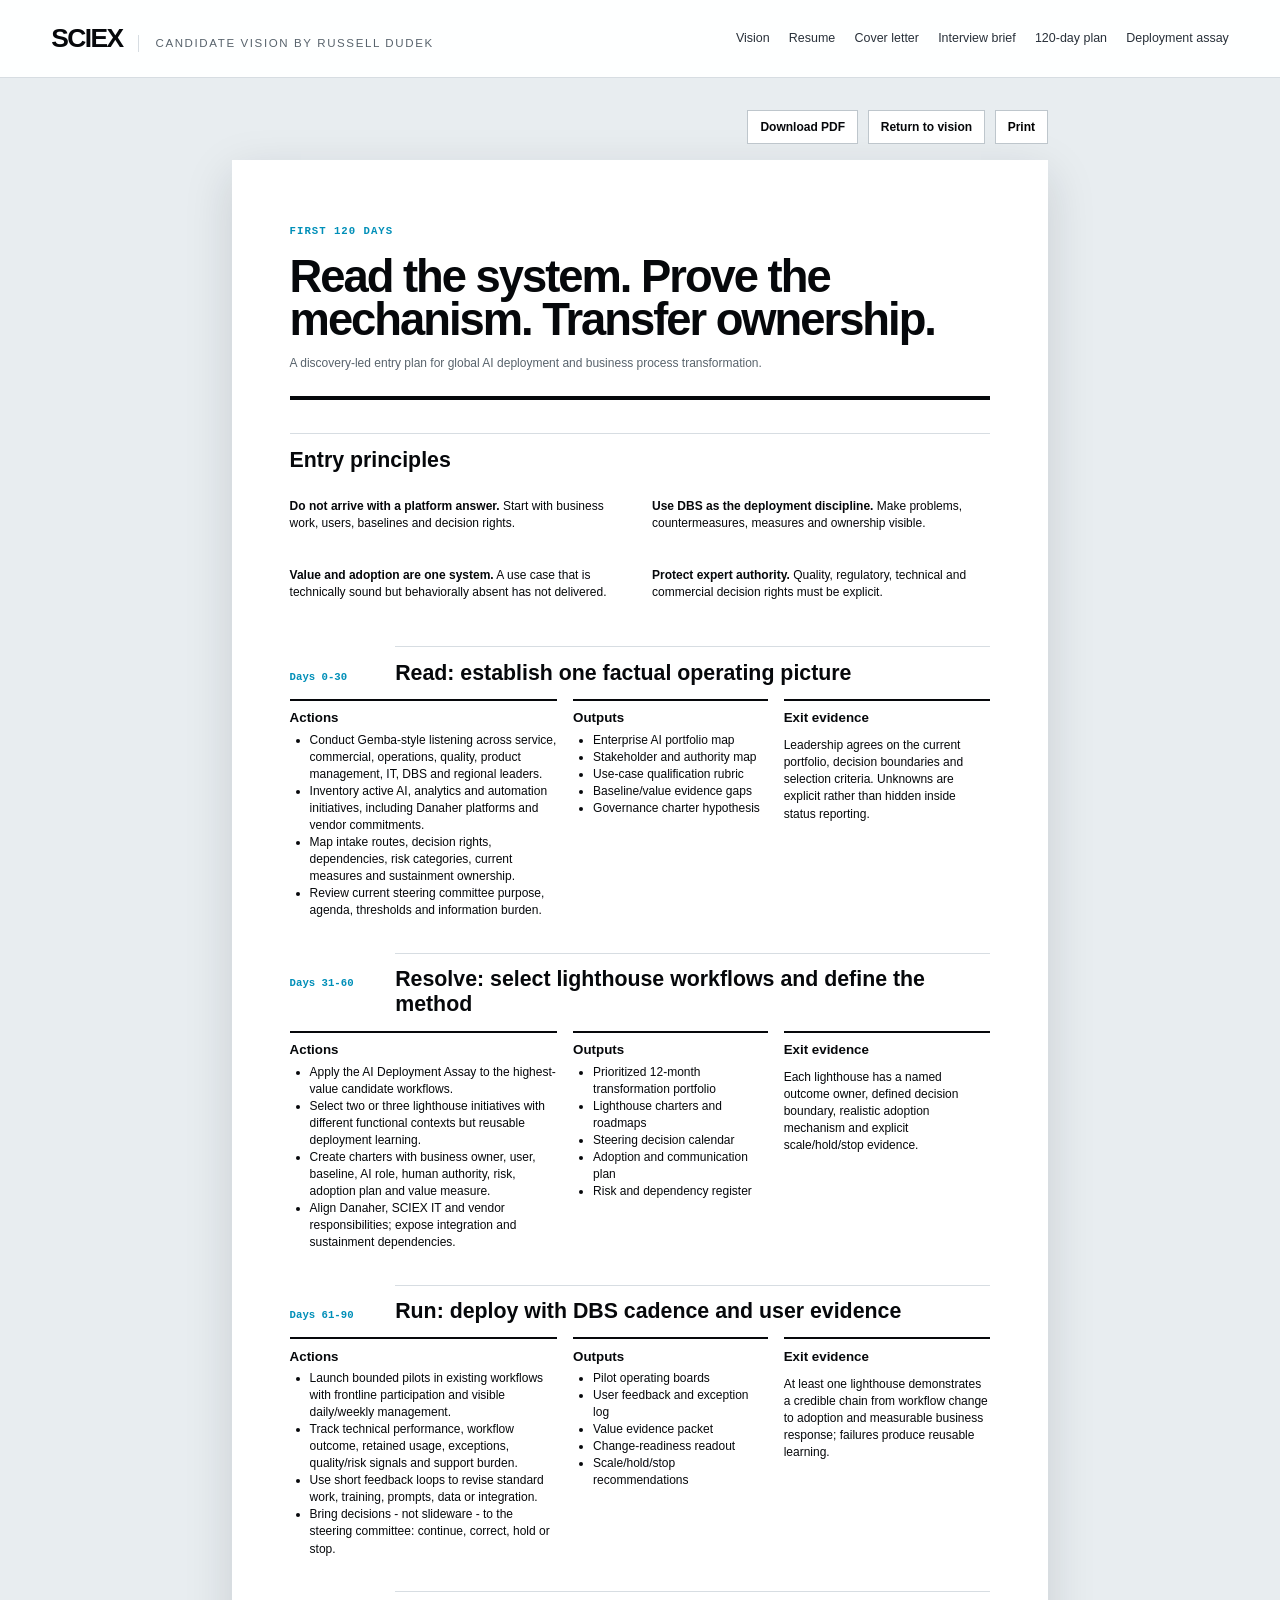
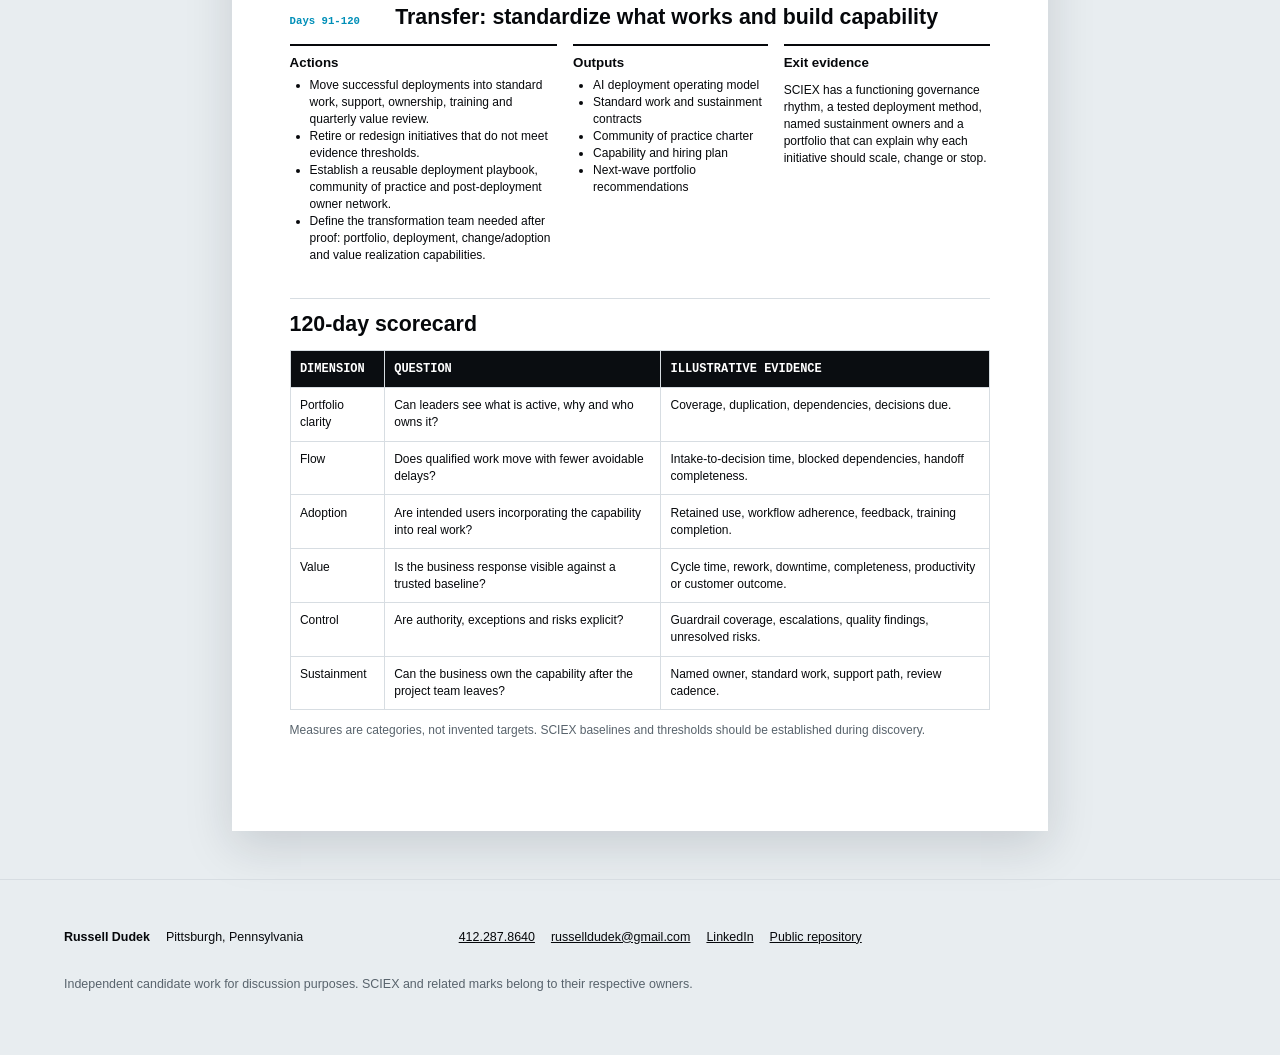
==== 120-day-plan.html @ 5391b282 "Publish SCIEX candidate campaign" ====
<!doctype html><html lang="en"><head><meta charset="utf-8"><meta name="viewport" content="width=device-width,initial-scale=1"><meta name="description" content="Russell Dudek candidate vision for Senior Director, Global AI Deployment & Business Process Transformation at SCIEX."><title>SCIEX 120-Day Entry Plan | Russell Dudek</title><link rel="stylesheet" href="brand-tokens.css"><link rel="stylesheet" href="styles.css"></head><body class="report-page"><a class="skip-link" href="#main">Skip to content</a><header class="site-header"><a class="identity" href="index.html" aria-label="SCIEX candidate vision home"><span class="company-name">SCIEX</span><span class="candidate-label">Candidate vision by Russell Dudek</span></a><button class="nav-toggle" type="button" aria-expanded="false" aria-controls="site-nav">Menu</button><nav id="site-nav" aria-label="Campaign navigation"><a href="index.html">Vision</a><a href="resume.html">Resume</a><a href="cover-letter.html">Cover letter</a><a href="interview-brief.html">Interview brief</a><a href="120-day-plan.html">120-day plan</a><a href="deployment-assay.html">Deployment assay</a></nav></header><main id="main">
<div class="document-toolbar"><a href="docs/Russell-Dudek-SCIEX-120-Day-Plan.pdf" download>Download PDF</a><a href="index.html">Return to vision</a><button type="button" onclick="window.print()">Print</button></div><article class="report"><header class="report-header"><span>First 120 days</span><h1>Read the system. Prove the mechanism. Transfer ownership.</h1><p>A discovery-led entry plan for global AI deployment and business process transformation.</p></header>
<section class="principles"><h2>Entry principles</h2><div><p><b>Do not arrive with a platform answer.</b> Start with business work, users, baselines and decision rights.</p><p><b>Use DBS as the deployment discipline.</b> Make problems, countermeasures, measures and ownership visible.</p><p><b>Value and adoption are one system.</b> A use case that is technically sound but behaviorally absent has not delivered.</p><p><b>Protect expert authority.</b> Quality, regulatory, technical and commercial decision rights must be explicit.</p></div></section>
<section class="plan-phase"><header><b>Days 0-30</b><h2>Read: establish one factual operating picture</h2></header><div class="plan-columns"><div><h3>Actions</h3><ul><li>Conduct Gemba-style listening across service, commercial, operations, quality, product management, IT, DBS and regional leaders.</li><li>Inventory active AI, analytics and automation initiatives, including Danaher platforms and vendor commitments.</li><li>Map intake routes, decision rights, dependencies, risk categories, current measures and sustainment ownership.</li><li>Review current steering committee purpose, agenda, thresholds and information burden.</li></ul></div><div><h3>Outputs</h3><ul><li>Enterprise AI portfolio map</li><li>Stakeholder and authority map</li><li>Use-case qualification rubric</li><li>Baseline/value evidence gaps</li><li>Governance charter hypothesis</li></ul></div><div><h3>Exit evidence</h3><p>Leadership agrees on the current portfolio, decision boundaries and selection criteria. Unknowns are explicit rather than hidden inside status reporting.</p></div></div></section>
<section class="plan-phase"><header><b>Days 31-60</b><h2>Resolve: select lighthouse workflows and define the method</h2></header><div class="plan-columns"><div><h3>Actions</h3><ul><li>Apply the AI Deployment Assay to the highest-value candidate workflows.</li><li>Select two or three lighthouse initiatives with different functional contexts but reusable deployment learning.</li><li>Create charters with business owner, user, baseline, AI role, human authority, risk, adoption plan and value measure.</li><li>Align Danaher, SCIEX IT and vendor responsibilities; expose integration and sustainment dependencies.</li></ul></div><div><h3>Outputs</h3><ul><li>Prioritized 12-month transformation portfolio</li><li>Lighthouse charters and roadmaps</li><li>Steering decision calendar</li><li>Adoption and communication plan</li><li>Risk and dependency register</li></ul></div><div><h3>Exit evidence</h3><p>Each lighthouse has a named outcome owner, defined decision boundary, realistic adoption mechanism and explicit scale/hold/stop evidence.</p></div></div></section>
<section class="plan-phase"><header><b>Days 61-90</b><h2>Run: deploy with DBS cadence and user evidence</h2></header><div class="plan-columns"><div><h3>Actions</h3><ul><li>Launch bounded pilots in existing workflows with frontline participation and visible daily/weekly management.</li><li>Track technical performance, workflow outcome, retained usage, exceptions, quality/risk signals and support burden.</li><li>Use short feedback loops to revise standard work, training, prompts, data or integration.</li><li>Bring decisions - not slideware - to the steering committee: continue, correct, hold or stop.</li></ul></div><div><h3>Outputs</h3><ul><li>Pilot operating boards</li><li>User feedback and exception log</li><li>Value evidence packet</li><li>Change-readiness readout</li><li>Scale/hold/stop recommendations</li></ul></div><div><h3>Exit evidence</h3><p>At least one lighthouse demonstrates a credible chain from workflow change to adoption and measurable business response; failures produce reusable learning.</p></div></div></section>
<section class="plan-phase"><header><b>Days 91-120</b><h2>Transfer: standardize what works and build capability</h2></header><div class="plan-columns"><div><h3>Actions</h3><ul><li>Move successful deployments into standard work, support, ownership, training and quarterly value review.</li><li>Retire or redesign initiatives that do not meet evidence thresholds.</li><li>Establish a reusable deployment playbook, community of practice and post-deployment owner network.</li><li>Define the transformation team needed after proof: portfolio, deployment, change/adoption and value realization capabilities.</li></ul></div><div><h3>Outputs</h3><ul><li>AI deployment operating model</li><li>Standard work and sustainment contracts</li><li>Community of practice charter</li><li>Capability and hiring plan</li><li>Next-wave portfolio recommendations</li></ul></div><div><h3>Exit evidence</h3><p>SCIEX has a functioning governance rhythm, a tested deployment method, named sustainment owners and a portfolio that can explain why each initiative should scale, change or stop.</p></div></div></section>
<section><h2>120-day scorecard</h2><table><thead><tr><th>Dimension</th><th>Question</th><th>Illustrative evidence</th></tr></thead><tbody><tr><td>Portfolio clarity</td><td>Can leaders see what is active, why and who owns it?</td><td>Coverage, duplication, dependencies, decisions due.</td></tr><tr><td>Flow</td><td>Does qualified work move with fewer avoidable delays?</td><td>Intake-to-decision time, blocked dependencies, handoff completeness.</td></tr><tr><td>Adoption</td><td>Are intended users incorporating the capability into real work?</td><td>Retained use, workflow adherence, feedback, training completion.</td></tr><tr><td>Value</td><td>Is the business response visible against a trusted baseline?</td><td>Cycle time, rework, downtime, completeness, productivity or customer outcome.</td></tr><tr><td>Control</td><td>Are authority, exceptions and risks explicit?</td><td>Guardrail coverage, escalations, quality findings, unresolved risks.</td></tr><tr><td>Sustainment</td><td>Can the business own the capability after the project team leaves?</td><td>Named owner, standard work, support path, review cadence.</td></tr></tbody></table><p class="assumption-note">Measures are categories, not invented targets. SCIEX baselines and thresholds should be established during discovery.</p></section></article>
</main><footer class="site-footer"><div><strong>Russell Dudek</strong><span>Pittsburgh, Pennsylvania</span></div><div><a href="tel:+14122878640">412.287.8640</a><a href="mailto:russelldudek@gmail.com">russelldudek@gmail.com</a><a href="https://www.linkedin.com/in/russelldudek">LinkedIn</a><a href="https://github.com/russelldudek/sciex">Public repository</a></div><p>Independent candidate work for discussion purposes. SCIEX and related marks belong to their respective owners.</p></footer><script src="app.js"></script></body></html>
---- brand-tokens.css ----
/* Token provenance is documented in brand-intelligence.md. */
:root{
  --official-ink:#06080b; /* source-observed SCIEX primary identity treatment */
  --source-cyan:#008fb8; /* sampled approximation from public SCIEX identity/product pages */
  --source-blue:#1464c0; /* sampled approximation from public digital surfaces */
  --source-violet:#6c4fd3; /* sampled approximation from public product imagery */
  --source-silver:#b8c0c8; /* sampled approximation from SCIEX swoosh/technical surfaces */
  --candidate-aqua:#5ee7df; /* candidate-original spectrum highlight */
  --paper:#ffffff; --mist:#f3f6f8; --line:#d7dde2; --muted:#58636c; --dark:#090d12;
  --display:"Arial Narrow","Aptos Display","Helvetica Neue",Arial,sans-serif;
  --body:"Aptos","Segoe UI","Helvetica Neue",Arial,sans-serif;
  --mono:"SFMono-Regular",Consolas,"Liberation Mono",monospace;
}
---- styles.css ----
*{box-sizing:border-box}html{scroll-behavior:smooth}body{margin:0;font-family:var(--body);color:var(--official-ink);background:var(--paper);line-height:1.55}a{color:inherit}.skip-link{position:fixed;top:-100px;left:1rem;z-index:100;background:#fff;padding:.7rem 1rem}.skip-link:focus{top:1rem}.site-header{height:78px;display:flex;align-items:center;justify-content:space-between;padding:0 clamp(1.2rem,4vw,4.5rem);border-bottom:1px solid var(--line);background:rgba(255,255,255,.96);position:sticky;top:0;z-index:50}.identity{text-decoration:none;display:flex;align-items:baseline;gap:1rem}.company-name{font:900 1.65rem/1 var(--display);letter-spacing:-.06em}.candidate-label{font-size:.72rem;text-transform:uppercase;letter-spacing:.14em;color:var(--muted);border-left:1px solid var(--line);padding-left:1rem}.site-header nav{display:flex;gap:1.2rem;align-items:center}.site-header nav a{text-decoration:none;font-size:.78rem;color:#283039}.site-header nav a:hover,.site-header nav a:focus{text-decoration:underline;text-decoration-thickness:2px;text-underline-offset:5px}.nav-toggle{display:none;background:none;border:1px solid var(--line);padding:.5rem .7rem}.hero{min-height:calc(100vh - 78px);display:grid;grid-template-columns:minmax(0,.85fr) minmax(520px,1.15fr);gap:4vw;align-items:center;padding:clamp(3rem,7vw,7rem) clamp(1.3rem,5vw,6rem);background:linear-gradient(120deg,#fff 0 48%,#f2f6f8 48% 100%);overflow:hidden}.role-line{font:700 .78rem/1.4 var(--mono);text-transform:uppercase;letter-spacing:.12em;color:var(--source-cyan);max-width:38rem}.hero h1{font:800 clamp(3.4rem,6vw,7.4rem)/.88 var(--display);letter-spacing:-.065em;margin:1.4rem 0 1.6rem;max-width:10ch}.lede{font-size:clamp(1.1rem,1.6vw,1.45rem);max-width:38rem;color:#303940}.hero-actions{display:flex;gap:1rem;align-items:center;margin:2rem 0}.button{display:inline-flex;align-items:center;justify-content:center;text-decoration:none;padding:.85rem 1.05rem;font-weight:700;font-size:.82rem;letter-spacing:.03em;border:1px solid var(--official-ink)}.button.primary{background:var(--official-ink);color:#fff}.button.text{border-color:transparent;text-decoration:underline;text-underline-offset:4px}.research-note{font-size:.72rem;color:var(--muted);max-width:42rem}.spectrum-shell{background:var(--dark);color:#fff;padding:1.5rem;box-shadow:0 2rem 5rem rgba(3,9,14,.24);min-width:0}.spectrum-head{display:flex;justify-content:space-between;align-items:flex-start}.spectrum-head div{display:flex;flex-direction:column}.spectrum-head span{font:600 .67rem/1.3 var(--mono);text-transform:uppercase;letter-spacing:.12em;color:#9fb0bd}.spectrum-head strong{font:700 1.25rem/1.3 var(--display)}.state-pill{border:1px solid #46545e;padding:.35rem .55rem}.spectrum{width:100%;height:auto;margin-top:.5rem}.grid line{stroke:#25313a;stroke-width:1}.noise{fill:none;stroke:#64727c;stroke-width:2;opacity:.55}.resolved-peaks path{fill:none;stroke-width:4;stroke-linecap:round;stroke-linejoin:round;stroke-dasharray:1000;stroke-dashoffset:1000;animation:resolve-spectrum 3.8s cubic-bezier(.2,.8,.2,1) infinite alternate}.peak-a{stroke:var(--candidate-aqua)}.peak-b{stroke:#3aa0ff;animation-delay:.35s!important}.peak-c{stroke:#9f82ff;animation-delay:.7s!important}.peak-labels text{font:600 12px var(--mono);fill:#dbe5eb;opacity:.9}.axis-label{font:600 11px var(--mono);fill:#80919d;text-transform:uppercase}.spectrum-controls{display:grid;grid-template-columns:repeat(4,1fr);border:1px solid #2d3a43}.scenario{border:0;border-right:1px solid #2d3a43;background:#111820;color:#aebcc6;padding:.7rem;font:600 .72rem var(--mono);cursor:pointer}.scenario:last-child{border-right:0}.scenario.active,.scenario:hover,.scenario:focus{background:#fff;color:#080b0f}.spectrum-readout{display:grid;grid-template-columns:1fr 1.2fr;gap:1rem;margin-top:1rem;font-size:.78rem}.spectrum-readout span{color:#9fb0bd}.spectrum-readout strong{font-weight:600}.spectrum-shell.resolved .noise{opacity:.12}.spectrum-shell.resolved .state-pill{border-color:var(--candidate-aqua);color:var(--candidate-aqua)}@keyframes resolve-spectrum{0%,12%{stroke-dashoffset:1000;opacity:.15}72%,100%{stroke-dashoffset:0;opacity:1}}.mandate{display:grid;grid-template-columns:70px .7fr 1.3fr;gap:3rem;padding:8rem clamp(1.3rem,7vw,9rem);border-bottom:1px solid var(--line)}.section-number{font:700 1rem var(--mono);color:var(--source-cyan)}.mandate h2,.section-heading h2,.assay-intro h2,.proof-title h2,.document-rack h2{font:800 clamp(2.5rem,5vw,5.4rem)/.95 var(--display);letter-spacing:-.055em;margin:.2rem 0}.section-lede{font-size:1.45rem;max-width:20ch}.mandate-copy{font-size:1.05rem;max-width:53rem}.tensions{padding:8rem clamp(1.3rem,7vw,9rem);background:#0a0d11;color:#fff}.section-heading>span,.assay-intro>span,.proof-title>span,.document-rack>div>span,.objection>div>span{font:700 .72rem var(--mono);text-transform:uppercase;letter-spacing:.14em;color:var(--candidate-aqua)}.tension-list{margin:4rem 0 0;padding:0;list-style:none;border-top:1px solid #2d363d}.tension-list li{display:grid;grid-template-columns:120px 1fr 1.3fr;gap:2rem;padding:1.25rem 0;border-bottom:1px solid #2d363d;align-items:baseline}.tension-list b{font:800 1.3rem var(--display)}.tension-list span{font-size:1.1rem}.tension-list em{color:#aab5bd;font-style:normal}.assay-section{padding:8rem clamp(1.3rem,6vw,8rem);background:linear-gradient(180deg,#eef4f7,#fff)}.assay-intro{display:grid;grid-template-columns:.5fr 1fr 1fr;gap:2rem;align-items:end}.assay-intro h2{margin:0}.assay-intro p{font-size:1.05rem}.assay-grid{display:grid;grid-template-columns:repeat(5,1fr);margin-top:4rem;border-top:2px solid var(--official-ink);border-bottom:2px solid var(--official-ink)}.assay-grid article{padding:2rem 1.2rem;min-height:270px;border-right:1px solid #aeb9c0}.assay-grid article:last-child{border-right:0}.assay-grid span{font:700 .7rem var(--mono);color:var(--source-cyan)}.assay-grid h3{font:800 1.6rem var(--display);margin:.8rem 0}.assay-grid p{font-size:.9rem}.assay-outcome{display:grid;grid-template-columns:.5fr 1fr auto;gap:2rem;align-items:center;padding:1.2rem 0}.assay-outcome span{font:700 .7rem var(--mono);text-transform:uppercase}.assay-outcome strong{font:800 1.2rem var(--display)}.assay-outcome a{font-weight:700}.stakeholders{padding:8rem clamp(1.3rem,7vw,9rem);background:#fff}.stakeholder-map{margin:4rem auto 2rem;max-width:1000px;display:grid;grid-template-columns:.7fr 1.3fr;border:1px solid var(--line)}.center-node{padding:4rem 2rem;background:var(--official-ink);color:#fff;display:flex;flex-direction:column;justify-content:center}.center-node strong{font:800 2rem var(--display)}.center-node span{color:#b9c4cb}.stakeholder-ring{display:grid;grid-template-columns:1fr 1fr}.stakeholder-ring span{padding:1.2rem;border-bottom:1px solid var(--line);border-right:1px solid var(--line);font-weight:600}.hypothesis,.assumption-note{font-size:.75rem;color:var(--muted)}.proof{padding:8rem clamp(1.3rem,7vw,9rem);background:#f5f7f8}.proof-title{display:grid;grid-template-columns:.5fr 1.5fr;align-items:start}.evidence-trail{max-width:1050px;margin:4rem 0 0 auto;border-left:2px solid var(--official-ink)}.evidence-trail article{position:relative;padding:0 0 3rem 3rem;display:grid;grid-template-columns:130px 180px 1fr;gap:1.5rem}.evidence-trail article:before{content:"";position:absolute;width:13px;height:13px;background:var(--source-cyan);left:-8px;top:.35rem}.evidence-trail time{font:600 .75rem var(--mono);color:var(--muted)}.evidence-trail h3{margin:0;font:800 1.5rem var(--display)}.evidence-trail p{margin:0}.evidence-trail strong{grid-column:3;font-size:.78rem;color:var(--source-blue)}.objection{padding:7rem clamp(1.3rem,7vw,9rem);display:grid;grid-template-columns:1.1fr .9fr;gap:6rem;background:linear-gradient(110deg,#331b58,#101018 55%);color:#fff}.objection h2{font:800 clamp(2.5rem,4.2vw,5rem)/.98 var(--display);letter-spacing:-.05em}.objection>div:last-child{font-size:1.05rem;color:#d9d6e2;align-self:end}.entry-preview{padding:8rem clamp(1.3rem,7vw,9rem)}.phase-line{display:grid;grid-template-columns:repeat(4,1fr);margin:4rem 0 3rem;border-top:2px solid var(--official-ink)}.phase-line article{padding:1.5rem;border-right:1px solid var(--line)}.phase-line article:last-child{border-right:0}.phase-line b{font:700 .75rem var(--mono);color:var(--source-cyan)}.phase-line h3{font:800 1.6rem var(--display)}.document-rack{padding:8rem clamp(1.3rem,7vw,9rem);background:#0a0d11;color:#fff;display:grid;grid-template-columns:.7fr 1.3fr;gap:4rem}.document-rack nav{border-top:1px solid #35414a}.document-rack nav a{display:grid;grid-template-columns:.45fr 1fr;text-decoration:none;padding:1.2rem 0;border-bottom:1px solid #35414a}.document-rack nav a:hover strong{text-decoration:underline}.document-rack nav span{color:#9eabb4}.site-footer{padding:3rem clamp(1.3rem,5vw,6rem);display:grid;grid-template-columns:1fr 2fr;gap:1rem;border-top:1px solid var(--line);font-size:.78rem}.site-footer>div{display:flex;gap:1rem;flex-wrap:wrap}.site-footer p{grid-column:1/-1;color:var(--muted)}
.document-page,.report-page{background:#e8edf0}.document-toolbar{max-width:8.5in;margin:2rem auto 1rem;display:flex;justify-content:flex-end;gap:.6rem}.document-toolbar a,.document-toolbar button{background:#fff;border:1px solid #bec6cc;padding:.55rem .75rem;text-decoration:none;font:600 .75rem var(--body);cursor:pointer}.paper{width:8.5in;margin:0 auto 3rem;background:#fff;box-shadow:0 15px 45px rgba(20,30,40,.15)}.resume-page,.cover-page{width:8.5in;min-height:11in;padding:.45in .55in .42in;position:relative;background:#fff}.resume-page{page-break-after:always}.resume-page:last-child{page-break-after:auto}.doc-header{display:grid;grid-template-columns:1fr 2.35in;gap:.35in;border-bottom:3px solid var(--official-ink);padding-bottom:.14in}.doc-header h1{font:900 25pt/1 var(--display);letter-spacing:-1.1pt;margin:0}.doc-header p{font:700 8.2pt/1.25 var(--mono);text-transform:uppercase;letter-spacing:.45pt;margin:7pt 0 0;color:var(--source-cyan)}.contact{display:grid;grid-template-columns:1fr 1fr;gap:3pt 12pt;font-size:7.2pt;align-content:start}.contact a{text-decoration:none}.resume-summary{display:grid;grid-template-columns:1.2fr .8fr;gap:.22in;padding:.18in 0;border-bottom:1px solid var(--line)}.resume-summary>p{font-size:9.5pt;line-height:1.35;margin:0}.resume-summary>div{display:flex;flex-direction:column;font-size:7.2pt}.resume-summary b{font:700 7pt var(--mono);color:var(--source-cyan);text-transform:uppercase;margin-bottom:4pt}.resume-paper h2{font:800 10pt var(--display);text-transform:uppercase;letter-spacing:.4pt;margin:11pt 0 5pt}.role{margin:0 0 9pt}.role header{display:flex;justify-content:space-between;align-items:baseline;border-bottom:1px solid #dce1e4;padding-bottom:2pt}.role h3{font:800 10.5pt var(--display);margin:0}.role header p{font-size:7.6pt;margin:0;color:var(--source-cyan);font-weight:700}.role time{font:600 7pt var(--mono)}.role ul{margin:4pt 0 0;padding-left:13pt}.role li{font-size:7.8pt;line-height:1.28;margin:0 0 2.4pt}.role.compact{margin-bottom:7pt}.continuation-header{display:grid;grid-template-columns:.7fr 1.3fr 1.2fr;gap:10pt;align-items:center;border-bottom:3px solid var(--official-ink);padding-bottom:7pt;font-size:7.2pt}.continuation-header strong{font:900 14pt var(--display)}.continuation-header>span{font:700 7pt var(--mono);text-transform:uppercase;color:var(--source-cyan)}.continuation-header div{display:flex;gap:8pt;justify-content:flex-end}.continuation-header a{text-decoration:none}.two-col-resume{display:grid;grid-template-columns:1.36fr .64fr;gap:.22in}.two-col-resume aside{background:#f1f5f7;padding:10pt}.two-col-resume aside h2{margin-top:3pt}.two-col-resume aside h3{font:800 9pt var(--display);margin:4pt 0 1pt}.two-col-resume aside p,.two-col-resume aside li{font-size:7.2pt;line-height:1.28}.two-col-resume aside ol{padding-left:14pt;margin:5pt 0}.strengths>div{display:grid;grid-template-columns:repeat(3,1fr);gap:9pt}.strengths article{border-top:2px solid var(--source-cyan);padding-top:5pt}.strengths h3{font:800 8.5pt var(--display);margin:0 0 2pt}.strengths p,.toolkit p,.resume-thesis p{font-size:7.1pt;line-height:1.28;margin:0}.toolkit{margin-top:9pt}.resume-thesis{margin-top:8pt;background:#0b0f14;color:#fff;padding:8pt 10pt;display:grid;grid-template-columns:1.1in 1fr;gap:8pt}.resume-thesis b{font:700 7pt var(--mono);color:var(--candidate-aqua);text-transform:uppercase}.page-number{position:absolute;bottom:.18in;right:.55in;font:600 6.5pt var(--mono);color:#68747c}.letter-meta{display:grid;grid-template-columns:1fr 2fr;gap:.35in;padding:.22in 0;font-size:9pt}.letter-meta p{margin:0}.letter-body{font-size:9.35pt;line-height:1.42}.letter-body p{margin:0 0 9pt}.letter-body .signature{font:800 12pt var(--display)}.letter-note{border-left:3px solid var(--source-cyan);padding:8pt 11pt;background:#f2f6f8;font-size:7.6pt;display:grid;grid-template-columns:1.1in 1fr;gap:6pt;margin-top:10pt}.letter-note b{font:700 7pt var(--mono);text-transform:uppercase;color:var(--source-cyan)}.letter-note p,.letter-note a{margin:0}.report{max-width:8.5in;margin:0 auto 3rem;background:#fff;box-shadow:0 15px 45px rgba(20,30,40,.15);padding:.6in}.report-header{border-bottom:4px solid var(--official-ink);padding-bottom:.25in;margin-bottom:.35in}.report-header span{font:700 8pt var(--mono);text-transform:uppercase;letter-spacing:1px;color:var(--source-cyan)}.report-header h1{font:900 34pt/.95 var(--display);letter-spacing:-1.5pt;margin:10pt 0}.report-header p{font-size:11pt;margin:0;color:var(--muted)}.report section{margin:0 0 .35in;break-inside:avoid}.report h2{font:800 16pt var(--display);margin:0 0 10pt;border-top:1px solid var(--line);padding-top:10pt}.report p,.report li,.report td,.report th{font-size:9pt;line-height:1.42}.brief-callout{padding:14pt;background:#0a0d11;color:#fff;display:grid;grid-template-columns:1.2in 1fr}.brief-callout b{font:700 7pt var(--mono);color:var(--candidate-aqua);text-transform:uppercase}.brief-callout span{font:800 15pt var(--display)}.matrix{display:grid;grid-template-columns:1fr 1fr;border-top:1px solid var(--line);border-left:1px solid var(--line)}.matrix div{padding:10pt;border-right:1px solid var(--line);border-bottom:1px solid var(--line);display:flex;flex-direction:column}.matrix b{font:800 10pt var(--display)}table{width:100%;border-collapse:collapse}th,td{text-align:left;padding:7pt;border:1px solid var(--line);vertical-align:top}th{background:#0a0d11;color:#fff;font:700 7pt var(--mono);text-transform:uppercase}.objection-mini{background:#f1f4f6;padding:14pt;border-left:4px solid var(--source-violet)}.objection-mini h3{font:800 14pt var(--display);margin:0}.questions{columns:2;column-gap:28pt;padding-left:18pt}.questions li{break-inside:avoid;margin-bottom:8pt}.evidence-list{display:grid;grid-template-columns:1fr 1fr;gap:7pt 18pt;padding-left:18pt}.report blockquote{font:800 18pt/1.2 var(--display);margin:0;padding:18pt;border-left:5px solid var(--source-cyan);background:#0a0d11;color:#fff}.principles>div{display:grid;grid-template-columns:1fr 1fr;gap:8pt 18pt}.plan-phase header{display:grid;grid-template-columns:1.1in 1fr;align-items:baseline}.plan-phase header b{font:700 8pt var(--mono);color:var(--source-cyan)}.plan-columns{display:grid;grid-template-columns:1.1fr .8fr .85fr;gap:12pt}.plan-columns>div{border-top:2px solid var(--official-ink);padding-top:7pt}.plan-columns h3{font:800 10pt var(--display);margin:0 0 5pt}.plan-columns ul{padding-left:15pt;margin:0}.assay-sheet{padding:.45in}.assay-sheet>header{display:grid;grid-template-columns:1fr 2.4in;gap:.3in;border-bottom:4px solid var(--official-ink);padding-bottom:.18in}.assay-sheet header span{font:700 7pt var(--mono);text-transform:uppercase;color:var(--source-cyan)}.assay-sheet h1{font:900 27pt/1 var(--display);margin:5pt 0}.assay-sheet header p{font-size:8pt;margin:0}.sheet-meta{display:grid;gap:4pt}.assay-sheet label{display:flex;flex-direction:column;font:700 6.5pt var(--mono);text-transform:uppercase;letter-spacing:.3pt}.assay-sheet input,.assay-sheet textarea{border:1px solid #aeb8bf;background:#fff;min-height:20pt;margin-top:2pt;resize:none}.assay-sheet-grid{display:grid;grid-template-columns:repeat(5,1fr);border-left:1px solid var(--official-ink);margin-top:12pt}.assay-sheet-grid article{padding:8pt;border-right:1px solid var(--official-ink);border-top:1px solid var(--official-ink);border-bottom:1px solid var(--official-ink)}.assay-sheet-grid article>b{font:800 9pt var(--display);color:var(--source-cyan)}.assay-sheet-grid textarea{height:45pt}.disposition{margin-top:12pt;border:1px solid var(--official-ink);padding:10pt;display:grid;grid-template-columns:1fr 1fr;gap:8pt}.disposition h2{font:800 13pt var(--display);margin:0}.disposition>div{display:flex;gap:8pt;flex-wrap:wrap}.disposition>label{grid-column:span 1}.disposition textarea{height:38pt}.assay-sheet>footer{display:flex;justify-content:space-between;gap:20pt;font-size:6.5pt;color:var(--muted);margin-top:8pt}.assay-sheet>footer p{margin:0;max-width:5.5in}
@media (max-width:1050px){.site-header nav{position:absolute;top:78px;left:0;right:0;background:#fff;padding:1rem 1.4rem;border-bottom:1px solid var(--line);display:none;flex-wrap:wrap}.site-header nav.open{display:flex}.nav-toggle{display:block}.hero{grid-template-columns:1fr;min-height:auto;background:linear-gradient(180deg,#fff,#edf3f6)}.spectrum-shell{max-width:900px}.mandate{grid-template-columns:50px 1fr}.mandate-copy{grid-column:2}.assay-intro{grid-template-columns:1fr 1fr}.assay-intro>span{grid-column:1/-1}.assay-grid{grid-template-columns:1fr 1fr}.assay-grid article{min-height:auto;border-bottom:1px solid #aeb9c0}.assay-grid article:last-child{grid-column:1/-1}.stakeholder-map{grid-template-columns:1fr}.proof-title{grid-template-columns:1fr}.document-rack{grid-template-columns:1fr}.paper,.resume-page,.cover-page,.report{width:min(100%,8.5in)}.document-page .paper{box-shadow:none}.resume-page,.cover-page{min-height:auto}.assay-sheet-grid{grid-template-columns:1fr 1fr}.assay-sheet-grid article:last-child{grid-column:1/-1}.disposition{grid-template-columns:1fr}}
@media (max-width:720px){.candidate-label{display:none}.hero h1{font-size:3.5rem}.hero-actions{align-items:stretch;flex-direction:column}.spectrum-shell{padding:1rem}.spectrum-controls{grid-template-columns:1fr 1fr}.spectrum-readout{grid-template-columns:1fr}.mandate{padding:5rem 1.2rem;gap:1.2rem}.mandate h2,.section-heading h2,.assay-intro h2,.proof-title h2,.document-rack h2{font-size:2.7rem}.tensions,.assay-section,.stakeholders,.proof,.entry-preview,.document-rack{padding:5rem 1.2rem}.tension-list li{grid-template-columns:1fr;gap:.4rem}.assay-intro{grid-template-columns:1fr}.assay-grid{grid-template-columns:1fr}.assay-grid article,.assay-grid article:last-child{grid-column:auto;border-right:0}.assay-outcome{grid-template-columns:1fr}.stakeholder-ring{grid-template-columns:1fr}.evidence-trail article{grid-template-columns:1fr;padding-left:2rem}.evidence-trail strong{grid-column:1}.objection{grid-template-columns:1fr;padding:5rem 1.2rem;gap:2rem}.phase-line{grid-template-columns:1fr 1fr}.document-rack nav a{grid-template-columns:1fr}.site-footer{grid-template-columns:1fr}.document-toolbar{margin:1rem;flex-wrap:wrap}.resume-page,.cover-page,.report,.assay-sheet{padding:1rem;width:100%;min-height:auto}.doc-header,.resume-summary,.two-col-resume,.strengths>div,.continuation-header,.letter-meta,.letter-note,.matrix,.plan-columns,.principles>div,.assay-sheet>header,.assay-sheet-grid,.disposition{grid-template-columns:1fr}.contact{grid-template-columns:1fr 1fr}.continuation-header div{justify-content:flex-start;flex-wrap:wrap}.questions{columns:1}.evidence-list{grid-template-columns:1fr}.page-number{position:static;text-align:right;margin-top:1rem}.assay-sheet-grid article:last-child{grid-column:auto}}
@media print{.site-header,.site-footer,.document-toolbar,.skip-link{display:none!important}body,.document-page,.report-page{background:#fff}.paper,.report{box-shadow:none;margin:0}.resume-page,.cover-page{width:8.5in;height:11in;min-height:11in;overflow:hidden}.resume-page{page-break-after:always}.resume-page:last-child{page-break-after:auto}.report{width:8.5in;padding:.55in}.assay-sheet{width:8.5in;height:11in}.questions{columns:2}}
@media (prefers-reduced-motion:reduce){html{scroll-behavior:auto}.resolved-peaks path{animation:none;stroke-dashoffset:0}.noise{opacity:.25}*{transition-duration:.01ms!important;animation-duration:.01ms!important;animation-iteration-count:1!important}}
/* Final document layout corrections */
.assay-sheet-grid article,.assay-sheet-grid label,.assay-sheet input,.assay-sheet textarea{min-width:0}
.assay-sheet input,.assay-sheet textarea{width:100%;max-width:100%}
.deployment-method,.measure-strip,.transferability{margin-top:10pt}
.deployment-method>h2,.measure-strip>h2,.transferability>h2{font:800 9pt var(--display);text-transform:uppercase;letter-spacing:.5pt;border-top:1px solid var(--official-ink);padding-top:6pt;margin:0 0 6pt}
.deployment-method>div{display:grid;grid-template-columns:repeat(5,1fr);gap:6pt}
.deployment-method article{background:var(--official-mist);padding:6pt;min-width:0}
.deployment-method b,.measure-strip b,.transferability b{font:700 6.3pt var(--mono);color:var(--source-cyan);text-transform:uppercase}
.deployment-method p{font-size:6.1pt;line-height:1.2;margin:4pt 0 0}
.measure-strip>div{display:grid;grid-template-columns:repeat(6,1fr);gap:6pt}
.measure-strip span{font-size:5.9pt;line-height:1.25;display:flex;flex-direction:column}
.measure-strip b{margin-bottom:3pt}
.transferability>div{display:grid;gap:5pt}
.transferability article{display:grid;grid-template-columns:1.9in 1fr;gap:8pt;align-items:start}
.transferability p{font-size:6.6pt;line-height:1.25;margin:0}
@media (max-width:720px){.deployment-method>div,.measure-strip>div{grid-template-columns:1fr}.transferability article{grid-template-columns:1fr}}
@media print{
  @page{size:Letter;margin:0}
  .assay-sheet{overflow:hidden}
}
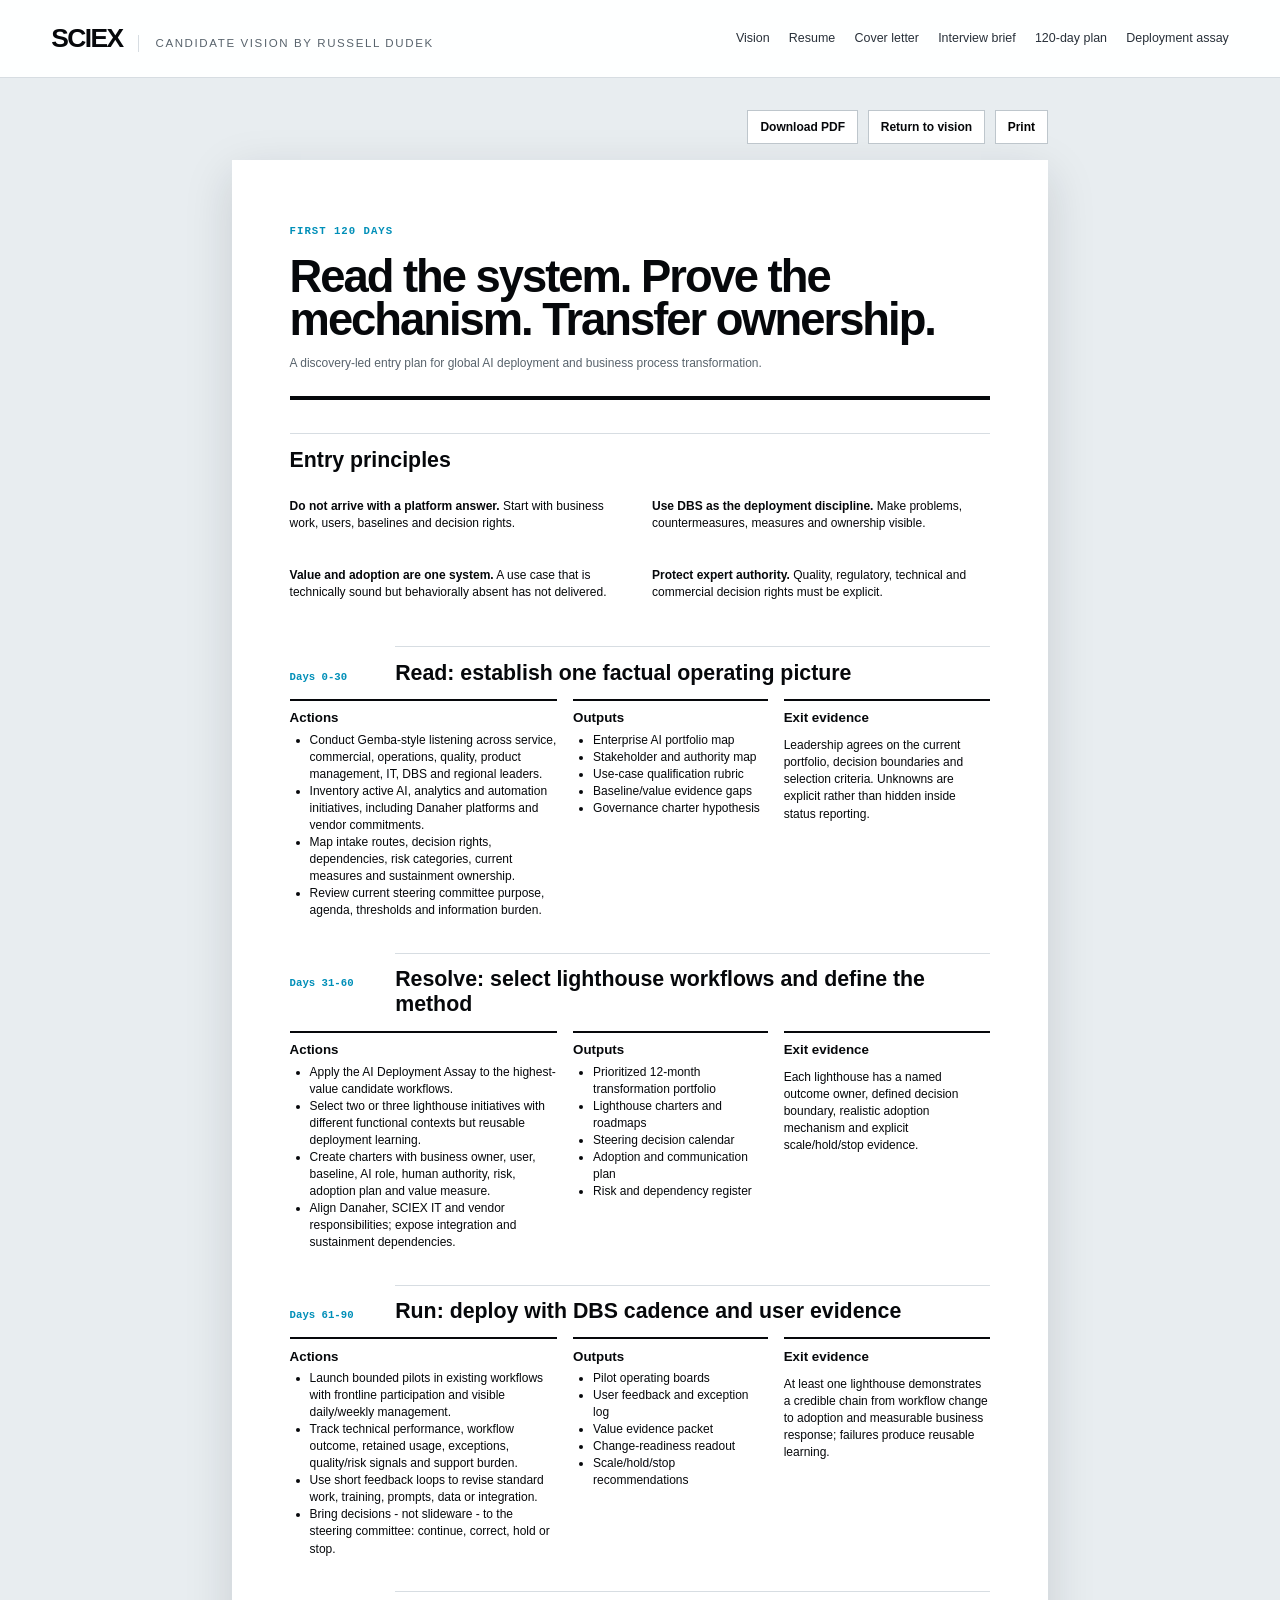
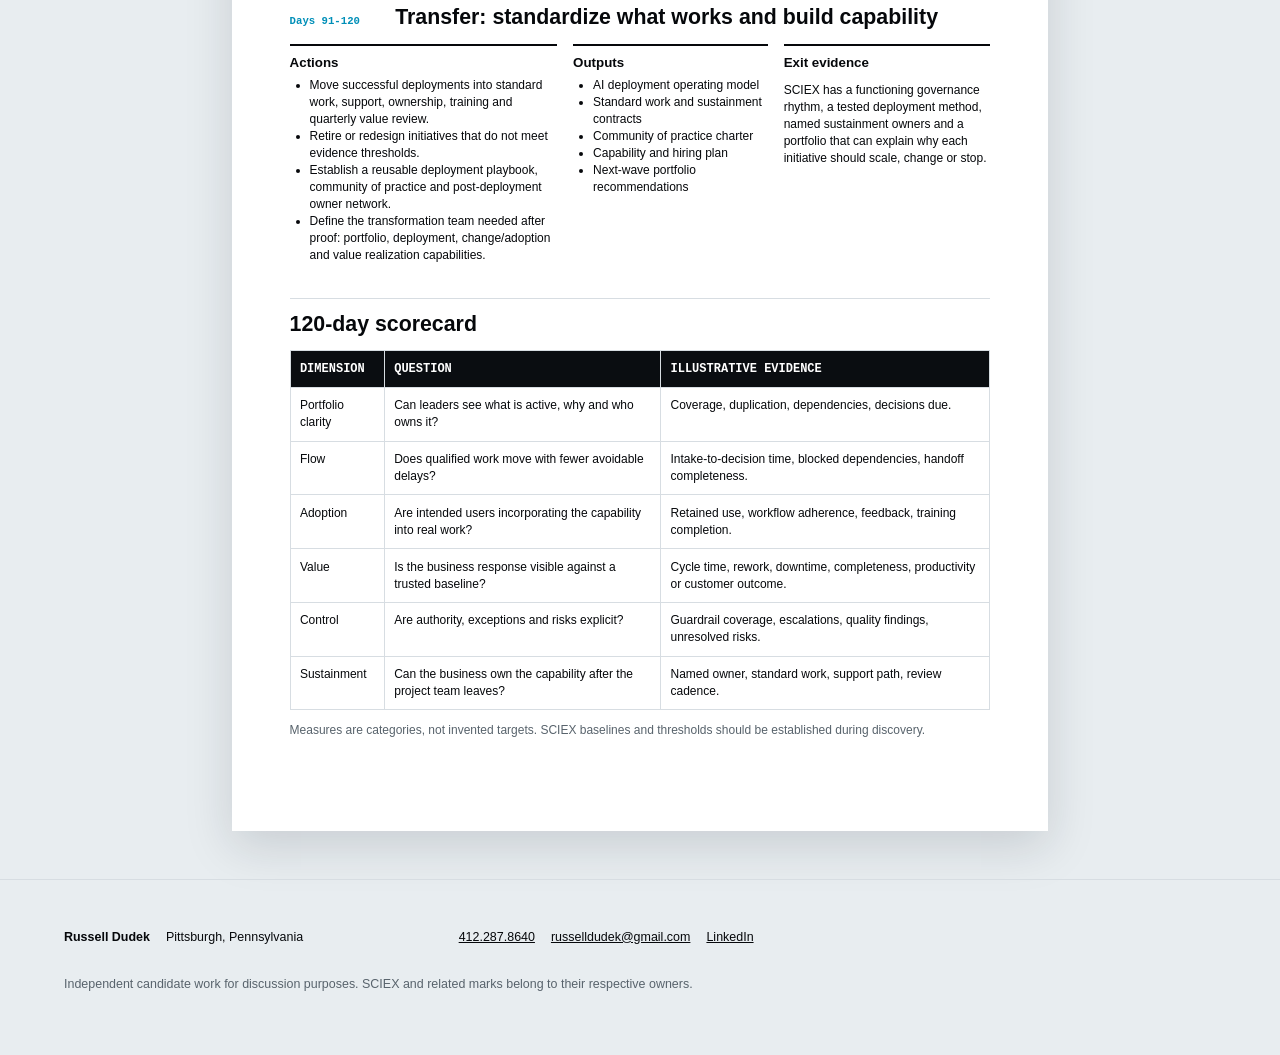
==== commit d018271f: "Remove repository promotion from SCIEX entry plan" ====
--- a/120-day-plan.html
+++ b/120-day-plan.html
@@ -6,4 +6,4 @@
 <section class="plan-phase"><header><b>Days 61-90</b><h2>Run: deploy with DBS cadence and user evidence</h2></header><div class="plan-columns"><div><h3>Actions</h3><ul><li>Launch bounded pilots in existing workflows with frontline participation and visible daily/weekly management.</li><li>Track technical performance, workflow outcome, retained usage, exceptions, quality/risk signals and support burden.</li><li>Use short feedback loops to revise standard work, training, prompts, data or integration.</li><li>Bring decisions - not slideware - to the steering committee: continue, correct, hold or stop.</li></ul></div><div><h3>Outputs</h3><ul><li>Pilot operating boards</li><li>User feedback and exception log</li><li>Value evidence packet</li><li>Change-readiness readout</li><li>Scale/hold/stop recommendations</li></ul></div><div><h3>Exit evidence</h3><p>At least one lighthouse demonstrates a credible chain from workflow change to adoption and measurable business response; failures produce reusable learning.</p></div></div></section>
 <section class="plan-phase"><header><b>Days 91-120</b><h2>Transfer: standardize what works and build capability</h2></header><div class="plan-columns"><div><h3>Actions</h3><ul><li>Move successful deployments into standard work, support, ownership, training and quarterly value review.</li><li>Retire or redesign initiatives that do not meet evidence thresholds.</li><li>Establish a reusable deployment playbook, community of practice and post-deployment owner network.</li><li>Define the transformation team needed after proof: portfolio, deployment, change/adoption and value realization capabilities.</li></ul></div><div><h3>Outputs</h3><ul><li>AI deployment operating model</li><li>Standard work and sustainment contracts</li><li>Community of practice charter</li><li>Capability and hiring plan</li><li>Next-wave portfolio recommendations</li></ul></div><div><h3>Exit evidence</h3><p>SCIEX has a functioning governance rhythm, a tested deployment method, named sustainment owners and a portfolio that can explain why each initiative should scale, change or stop.</p></div></div></section>
 <section><h2>120-day scorecard</h2><table><thead><tr><th>Dimension</th><th>Question</th><th>Illustrative evidence</th></tr></thead><tbody><tr><td>Portfolio clarity</td><td>Can leaders see what is active, why and who owns it?</td><td>Coverage, duplication, dependencies, decisions due.</td></tr><tr><td>Flow</td><td>Does qualified work move with fewer avoidable delays?</td><td>Intake-to-decision time, blocked dependencies, handoff completeness.</td></tr><tr><td>Adoption</td><td>Are intended users incorporating the capability into real work?</td><td>Retained use, workflow adherence, feedback, training completion.</td></tr><tr><td>Value</td><td>Is the business response visible against a trusted baseline?</td><td>Cycle time, rework, downtime, completeness, productivity or customer outcome.</td></tr><tr><td>Control</td><td>Are authority, exceptions and risks explicit?</td><td>Guardrail coverage, escalations, quality findings, unresolved risks.</td></tr><tr><td>Sustainment</td><td>Can the business own the capability after the project team leaves?</td><td>Named owner, standard work, support path, review cadence.</td></tr></tbody></table><p class="assumption-note">Measures are categories, not invented targets. SCIEX baselines and thresholds should be established during discovery.</p></section></article>
-</main><footer class="site-footer"><div><strong>Russell Dudek</strong><span>Pittsburgh, Pennsylvania</span></div><div><a href="tel:+14122878640">412.287.8640</a><a href="mailto:russelldudek@gmail.com">russelldudek@gmail.com</a><a href="https://www.linkedin.com/in/russelldudek">LinkedIn</a><a href="https://github.com/russelldudek/sciex">Public repository</a></div><p>Independent candidate work for discussion purposes. SCIEX and related marks belong to their respective owners.</p></footer><script src="app.js"></script></body></html>+</main><footer class="site-footer"><div><strong>Russell Dudek</strong><span>Pittsburgh, Pennsylvania</span></div><div><a href="tel:+14122878640">412.287.8640</a><a href="mailto:russelldudek@gmail.com">russelldudek@gmail.com</a><a href="https://www.linkedin.com/in/russelldudek">LinkedIn</a></div><p>Independent candidate work for discussion purposes. SCIEX and related marks belong to their respective owners.</p></footer><script src="app.js"></script></body></html>
